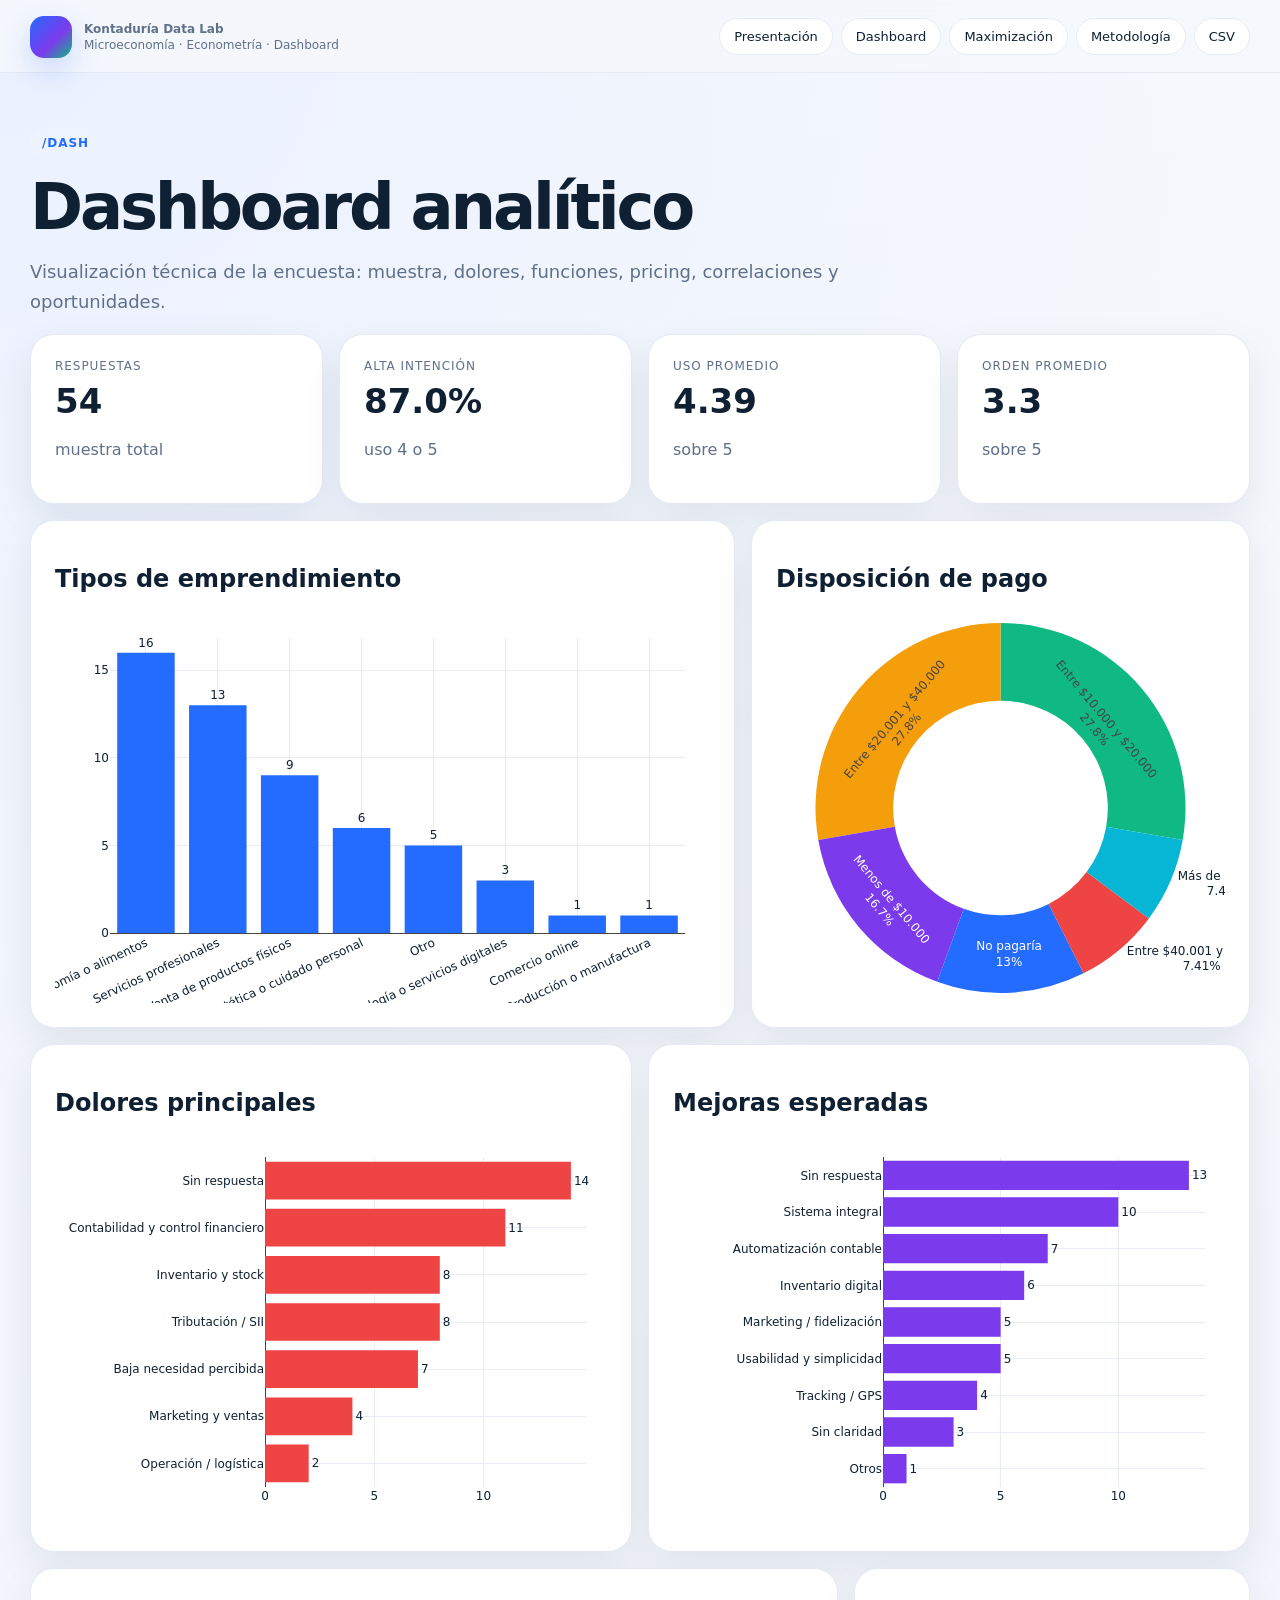
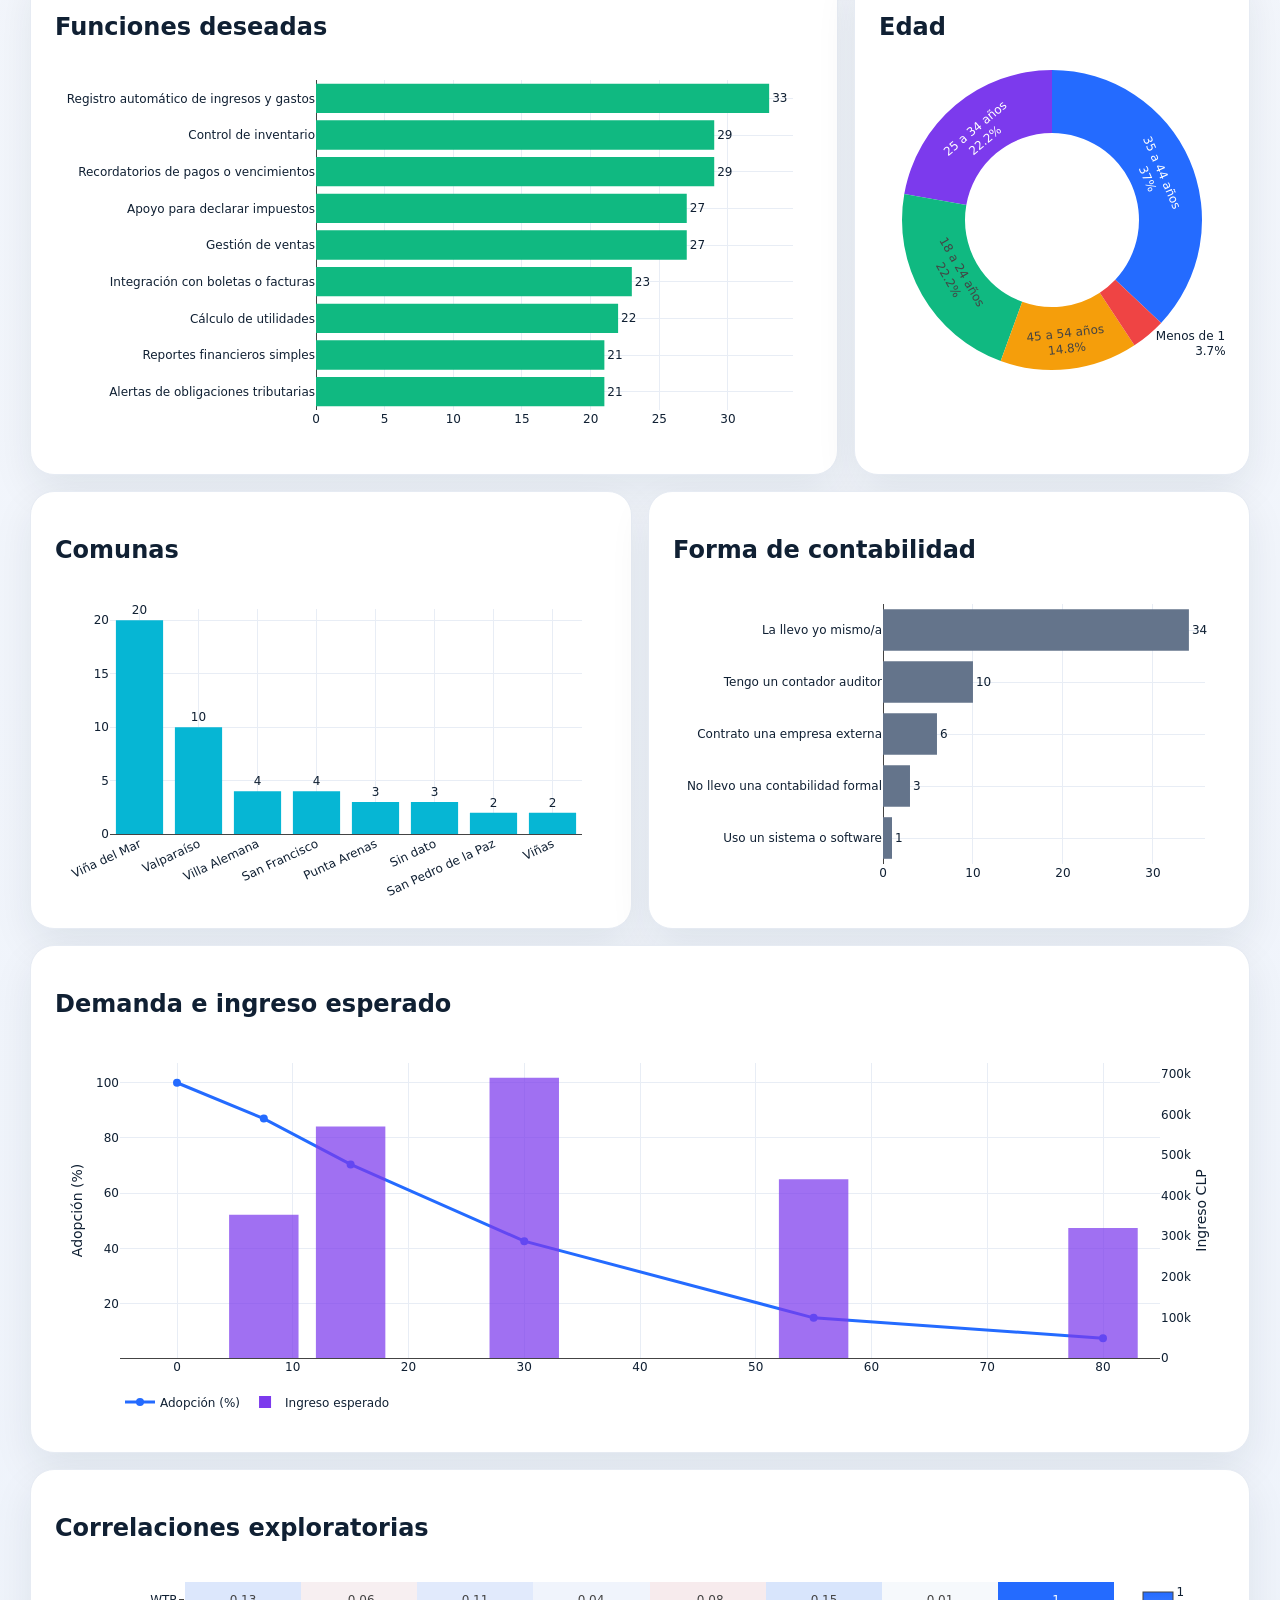
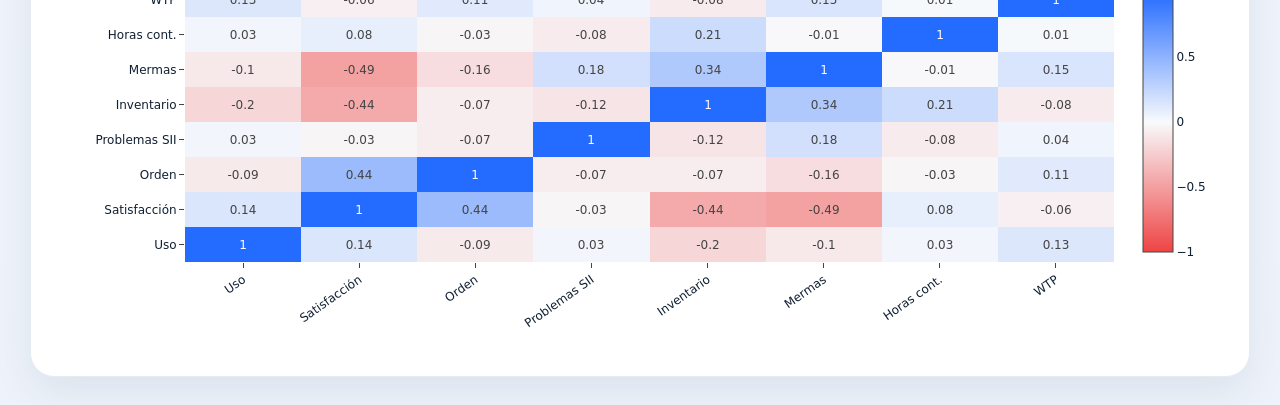
==== dash/index.html @ 49f65cd0 "Add files via upload" ====
<!doctype html><html lang="es"><head><title>Dashboard | Kontaduría</title><meta charset="utf-8"><meta name="viewport" content="width=device-width, initial-scale=1"><link rel="stylesheet" href="../assets/css/style.css"><script src="https://cdn.plot.ly/plotly-2.35.2.min.js"></script><script src="../assets/js/data.js"></script><script defer src="../assets/js/main.js"></script></head><body><header class="topbar"><div class="wrap nav"><a class="brand" href="../index.html"><span class="logo"></span><span><b>Kontaduría Data Lab</b><span>Microeconomía · Econometría · Dashboard</span></span></a><nav class="links"><a href="../presentacion/">Presentación</a><a href="../dash/">Dashboard</a><a href="../maximizacion/">Maximización</a><a href="../metodologia/">Metodología</a><a href="../data/respuestas-2026-05-28.csv">CSV</a></nav></div></header><main class="wrap hero"><span class="badge">/dash</span><h1>Dashboard analítico</h1><p class="lead">Visualización técnica de la encuesta: muestra, dolores, funciones, pricing, correlaciones y oportunidades.</p><section class="grid"><div class="card kpi span3"><div class="label">Respuestas</div><div class="value">54</div><p>muestra total</p></div><div class="card kpi span3"><div class="label">Alta intención</div><div class="value">87.0%</div><p>uso 4 o 5</p></div><div class="card kpi span3"><div class="label">Uso promedio</div><div class="value">4.39</div><p>sobre 5</p></div><div class="card kpi span3"><div class="label">Orden promedio</div><div class="value">3.3</div><p>sobre 5</p></div><div class="card span7"><h2>Tipos de emprendimiento</h2><div id="types" class="chart"></div></div><div class="card span5"><h2>Disposición de pago</h2><div id="prices" class="chart"></div></div><div class="card span6"><h2>Dolores principales</h2><div id="pain" class="chart"></div></div><div class="card span6"><h2>Mejoras esperadas</h2><div id="improv" class="chart"></div></div><div class="card span8"><h2>Funciones deseadas</h2><div id="funcs" class="chart"></div></div><div class="card span4"><h2>Edad</h2><div id="ages" class="chart sm"></div></div><div class="card span6"><h2>Comunas</h2><div id="comunas" class="chart sm"></div></div><div class="card span6"><h2>Forma de contabilidad</h2><div id="conta" class="chart sm"></div></div><div class="card span12"><h2>Demanda e ingreso esperado</h2><div id="revenue" class="chart"></div></div><div class="card span12"><h2>Correlaciones exploratorias</h2><div id="corr" class="chart"></div></div></section></main></body></html>
---- assets/css/style.css ----
:root{--bg:#f6f8fc;--card:#fff;--ink:#102033;--muted:#607089;--line:#e6ebf3;--blue:#246bff;--green:#10b981;--red:#ef4444;--violet:#7c3aed;--orange:#f59e0b;--shadow:0 16px 40px rgba(18,32,51,.08);--radius:24px}*{box-sizing:border-box}html{scroll-behavior:smooth}body{margin:0;background:radial-gradient(circle at 0% 0%,#eaf1ff,transparent 32%),linear-gradient(180deg,#f6f8fc,#eef3fb);color:var(--ink);font-family:Inter,ui-sans-serif,system-ui,-apple-system,Segoe UI,sans-serif}.wrap{width:min(1220px,calc(100vw - 32px));margin:0 auto}.topbar{position:sticky;top:0;z-index:10;background:rgba(246,248,252,.9);backdrop-filter:blur(14px);border-bottom:1px solid var(--line)}.nav{display:flex;justify-content:space-between;align-items:center;gap:16px;padding:14px 0}.brand{display:flex;align-items:center;gap:12px;text-decoration:none;color:var(--ink)}.logo{width:42px;height:42px;border-radius:14px;background:linear-gradient(135deg,var(--blue),var(--violet) 58%,var(--green));box-shadow:0 12px 30px rgba(36,107,255,.22)}.brand b{display:block}.brand span{display:block;font-size:12px;color:var(--muted);margin-top:2px}.links{display:flex;gap:8px;flex-wrap:wrap;justify-content:flex-end}.links a{background:#fff;color:var(--ink);text-decoration:none;border:1px solid var(--line);border-radius:999px;padding:10px 14px;font-size:13px}.links a:hover{border-color:#cad6ea;background:#fbfcff}.hero{padding:56px 0 28px}.badge{display:inline-flex;align-items:center;gap:8px;background:#edf3ff;color:var(--blue);border-radius:999px;padding:7px 12px;font-weight:800;font-size:12px;text-transform:uppercase;letter-spacing:.08em}.hero h1{font-size:clamp(36px,5vw,68px);line-height:1;margin:18px 0 14px;letter-spacing:-.05em}.hero p.lead{font-size:18px;max-width:78ch;color:var(--muted);line-height:1.65}.grid{display:grid;grid-template-columns:repeat(12,minmax(0,1fr));gap:16px}.card{background:var(--card);border:1px solid var(--line);border-radius:var(--radius);box-shadow:var(--shadow);padding:24px}.span12{grid-column:span 12}.span8{grid-column:span 8}.span7{grid-column:span 7}.span6{grid-column:span 6}.span5{grid-column:span 5}.span4{grid-column:span 4}.span3{grid-column:span 3}.kpi .label{font-size:12px;text-transform:uppercase;letter-spacing:.08em;color:var(--muted)}.kpi .value{font-size:34px;font-weight:900;margin:8px 0}.kpi p,.card p{color:var(--muted);line-height:1.6}.section{padding:22px 0 10px}.section h2{font-size:34px;margin:0 0 8px;letter-spacing:-.03em}.chart{height:390px}.chart.sm{height:320px}.btnrow{display:flex;gap:12px;flex-wrap:wrap;margin-top:22px}.btn{display:inline-block;border-radius:14px;padding:13px 17px;background:var(--ink);color:#fff;text-decoration:none;font-weight:800}.btn.alt{background:#fff;color:var(--ink);border:1px solid var(--line)}table{width:100%;border-collapse:collapse}th,td{border-bottom:1px solid var(--line);padding:11px;text-align:left;font-size:14px}th{color:var(--muted);font-weight:800;background:#fbfcff}.formula{font-family:ui-monospace,Consolas,monospace;background:#0f172a;color:#e2e8f0;border-radius:18px;padding:18px;margin:14px 0;overflow:auto}.pill{display:inline-block;border-radius:999px;padding:5px 9px;font-size:12px;font-weight:800}.pill.good{background:#ecfdf5;color:#047857}.pill.warn{background:#fffbeb;color:#b45309}.slide-shell{min-height:74vh}.slide{display:none}.slide.active{display:grid;grid-template-rows:auto 1fr auto;gap:18px}.slide h2{font-size:42px;line-height:1.05;margin:10px 0}.slide-grid{display:grid;grid-template-columns:1.08fr .92fr;gap:16px}.note{background:#f9fbff;border:1px solid var(--line);border-radius:18px;padding:18px}.speaker{border-top:1px solid var(--line);padding-top:12px;color:var(--muted);font-size:13px}.slide-controls{display:flex;gap:10px;justify-content:flex-end;margin-top:12px}button{border:1px solid var(--line);background:#fff;border-radius:12px;padding:11px 14px;cursor:pointer}.quote{border-left:4px solid var(--blue);background:#edf3ff;color:#274065;border-radius:12px;padding:12px 15px;margin-top:12px}ul{color:var(--muted);line-height:1.7}.footer{padding:36px 0 52px;color:var(--muted);font-size:13px}@media(max-width:960px){.span8,.span7,.span6,.span5,.span4,.span3{grid-column:span 12}.slide-grid{grid-template-columns:1fr}.nav{align-items:flex-start;flex-direction:column}.chart{height:330px}}@media(max-width:640px){.wrap{width:min(100vw - 20px,1220px)}.card{padding:18px}.hero{padding:36px 0 20px}.slide h2,.section h2{font-size:30px}.links a{padding:8px 10px}}
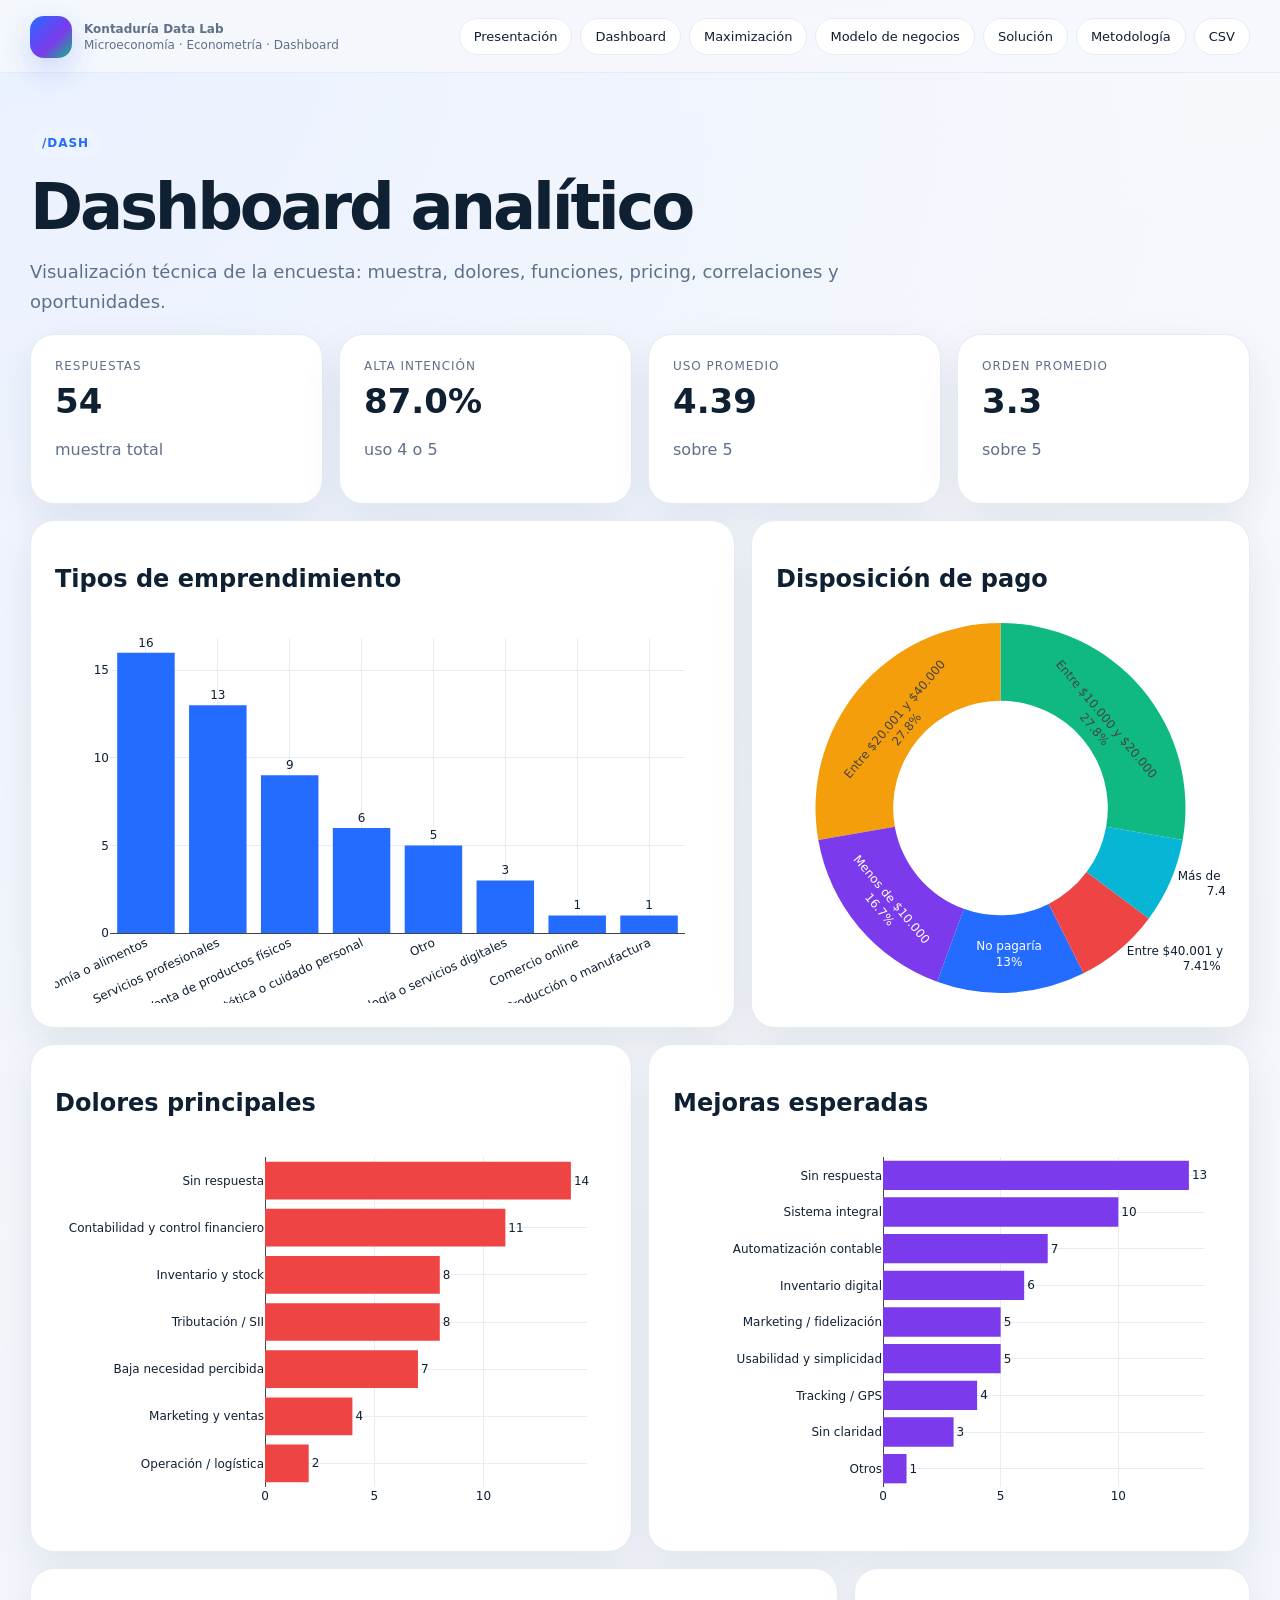
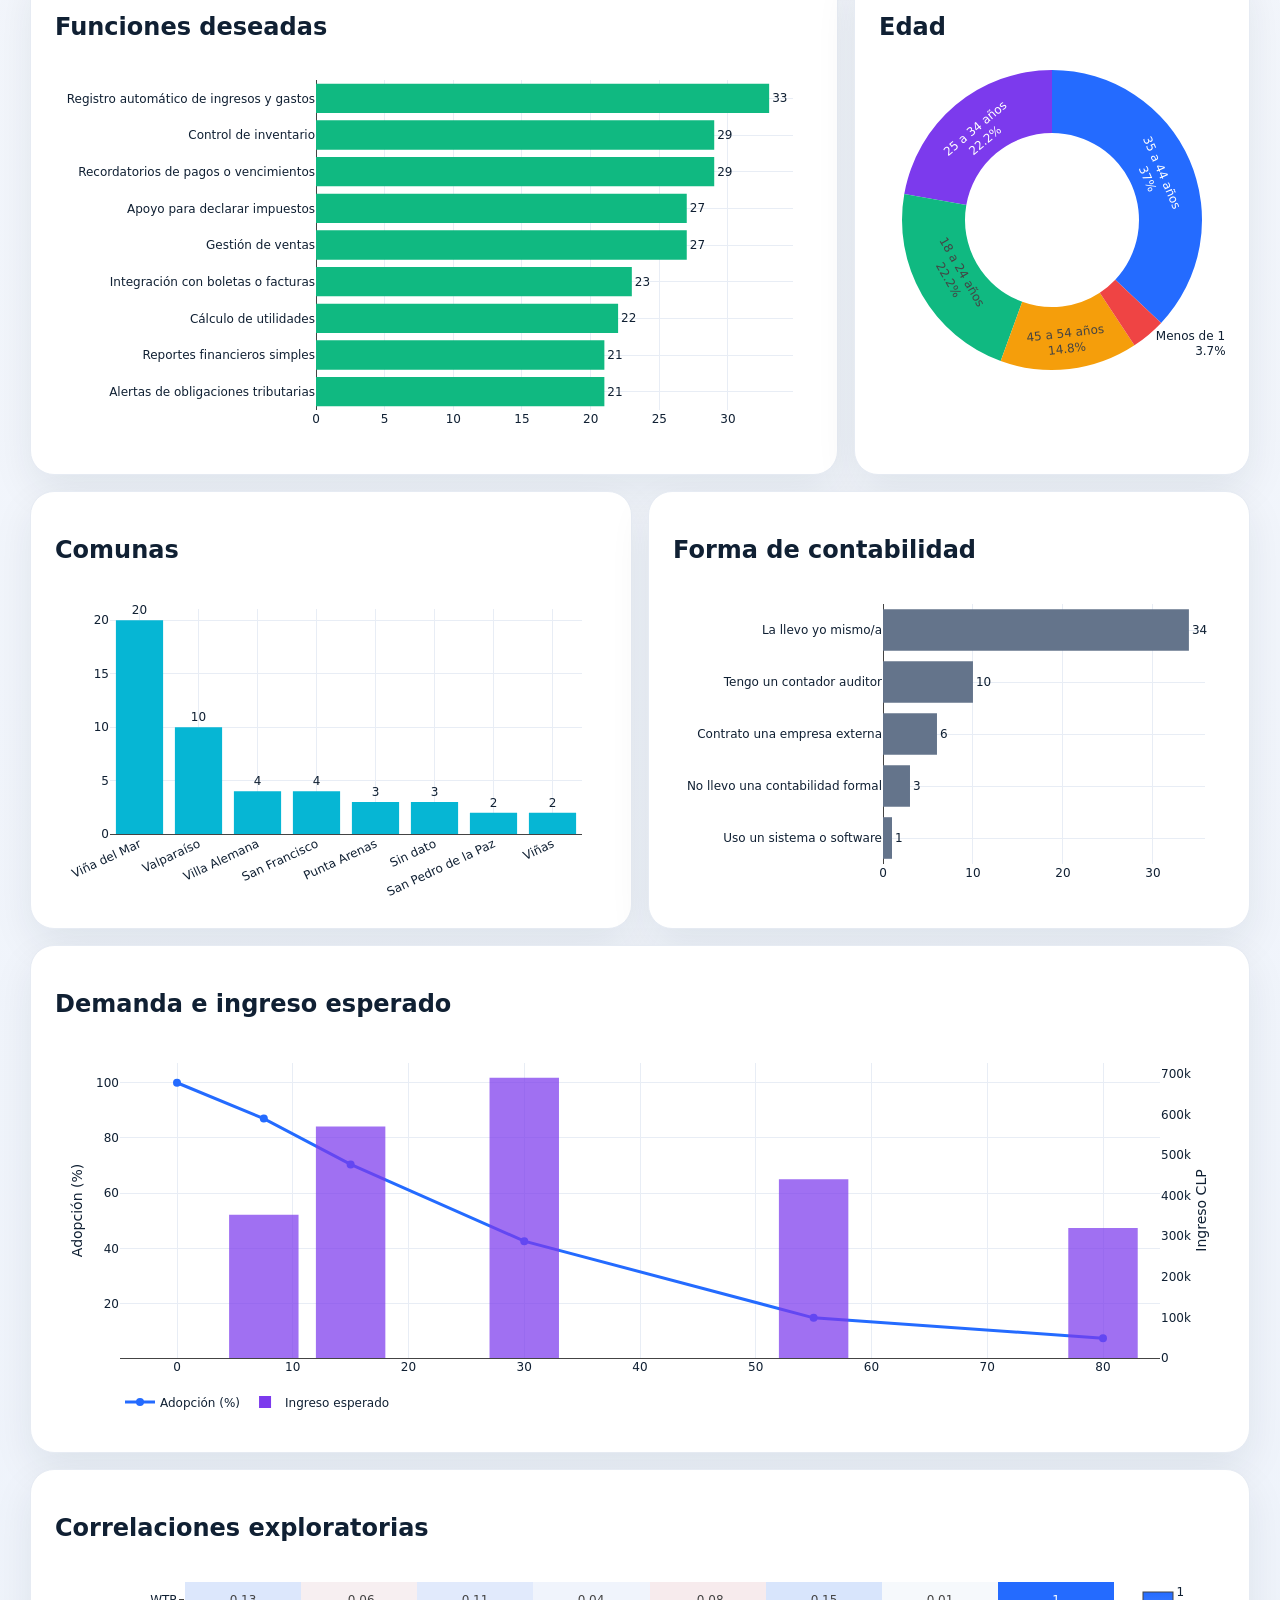
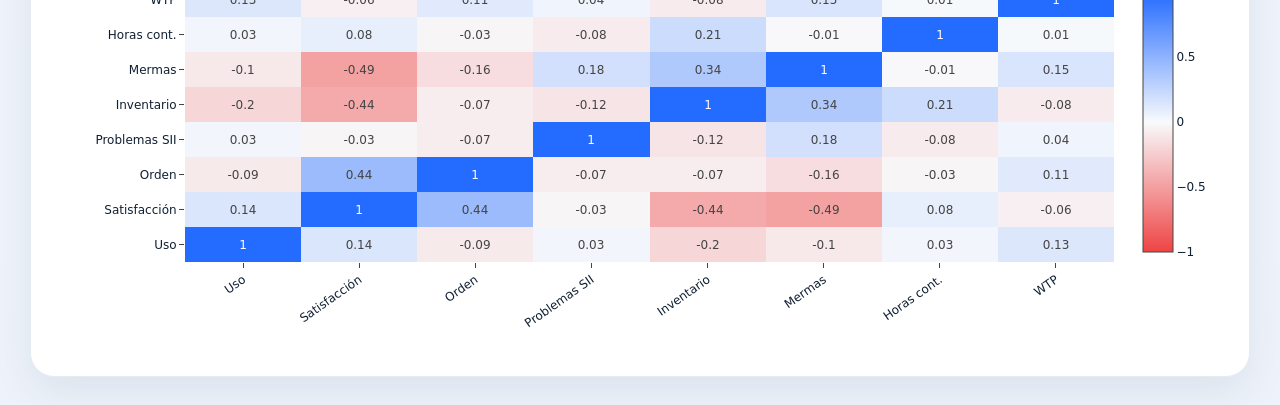
==== commit 12230978: "Add files via upload" ====
--- a/dash/index.html
+++ b/dash/index.html
@@ -1 +1 @@
-<!doctype html><html lang="es"><head><title>Dashboard | Kontaduría</title><meta charset="utf-8"><meta name="viewport" content="width=device-width, initial-scale=1"><link rel="stylesheet" href="../assets/css/style.css"><script src="https://cdn.plot.ly/plotly-2.35.2.min.js"></script><script src="../assets/js/data.js"></script><script defer src="../assets/js/main.js"></script></head><body><header class="topbar"><div class="wrap nav"><a class="brand" href="../index.html"><span class="logo"></span><span><b>Kontaduría Data Lab</b><span>Microeconomía · Econometría · Dashboard</span></span></a><nav class="links"><a href="../presentacion/">Presentación</a><a href="../dash/">Dashboard</a><a href="../maximizacion/">Maximización</a><a href="../metodologia/">Metodología</a><a href="../data/respuestas-2026-05-28.csv">CSV</a></nav></div></header><main class="wrap hero"><span class="badge">/dash</span><h1>Dashboard analítico</h1><p class="lead">Visualización técnica de la encuesta: muestra, dolores, funciones, pricing, correlaciones y oportunidades.</p><section class="grid"><div class="card kpi span3"><div class="label">Respuestas</div><div class="value">54</div><p>muestra total</p></div><div class="card kpi span3"><div class="label">Alta intención</div><div class="value">87.0%</div><p>uso 4 o 5</p></div><div class="card kpi span3"><div class="label">Uso promedio</div><div class="value">4.39</div><p>sobre 5</p></div><div class="card kpi span3"><div class="label">Orden promedio</div><div class="value">3.3</div><p>sobre 5</p></div><div class="card span7"><h2>Tipos de emprendimiento</h2><div id="types" class="chart"></div></div><div class="card span5"><h2>Disposición de pago</h2><div id="prices" class="chart"></div></div><div class="card span6"><h2>Dolores principales</h2><div id="pain" class="chart"></div></div><div class="card span6"><h2>Mejoras esperadas</h2><div id="improv" class="chart"></div></div><div class="card span8"><h2>Funciones deseadas</h2><div id="funcs" class="chart"></div></div><div class="card span4"><h2>Edad</h2><div id="ages" class="chart sm"></div></div><div class="card span6"><h2>Comunas</h2><div id="comunas" class="chart sm"></div></div><div class="card span6"><h2>Forma de contabilidad</h2><div id="conta" class="chart sm"></div></div><div class="card span12"><h2>Demanda e ingreso esperado</h2><div id="revenue" class="chart"></div></div><div class="card span12"><h2>Correlaciones exploratorias</h2><div id="corr" class="chart"></div></div></section></main></body></html>+<!doctype html><html lang="es"><head><title>Dashboard | Kontaduría</title><meta charset="utf-8"><meta name="viewport" content="width=device-width, initial-scale=1"><link rel="stylesheet" href="../assets/css/style.css"><script src="https://cdn.plot.ly/plotly-2.35.2.min.js"></script><script src="../assets/js/data.js"></script><script defer src="../assets/js/main.js"></script></head><body><header class="topbar"><div class="wrap nav"><a class="brand" href="../index.html"><span class="logo"></span><span><b>Kontaduría Data Lab</b><span>Microeconomía · Econometría · Dashboard</span></span></a><nav class="links"><a href="../presentacion/">Presentación</a><a href="../dash/">Dashboard</a><a href="../maximizacion/">Maximización</a><a href="../modelo-negocios/">Modelo de negocios</a><a href="../solucion/">Solución</a><a href="../metodologia/">Metodología</a><a href="../data/respuestas-2026-05-28.csv">CSV</a></nav></div></header><main class="wrap hero"><span class="badge">/dash</span><h1>Dashboard analítico</h1><p class="lead">Visualización técnica de la encuesta: muestra, dolores, funciones, pricing, correlaciones y oportunidades.</p><section class="grid"><div class="card kpi span3"><div class="label">Respuestas</div><div class="value">54</div><p>muestra total</p></div><div class="card kpi span3"><div class="label">Alta intención</div><div class="value">87.0%</div><p>uso 4 o 5</p></div><div class="card kpi span3"><div class="label">Uso promedio</div><div class="value">4.39</div><p>sobre 5</p></div><div class="card kpi span3"><div class="label">Orden promedio</div><div class="value">3.3</div><p>sobre 5</p></div><div class="card span7"><h2>Tipos de emprendimiento</h2><div id="types" class="chart"></div></div><div class="card span5"><h2>Disposición de pago</h2><div id="prices" class="chart"></div></div><div class="card span6"><h2>Dolores principales</h2><div id="pain" class="chart"></div></div><div class="card span6"><h2>Mejoras esperadas</h2><div id="improv" class="chart"></div></div><div class="card span8"><h2>Funciones deseadas</h2><div id="funcs" class="chart"></div></div><div class="card span4"><h2>Edad</h2><div id="ages" class="chart sm"></div></div><div class="card span6"><h2>Comunas</h2><div id="comunas" class="chart sm"></div></div><div class="card span6"><h2>Forma de contabilidad</h2><div id="conta" class="chart sm"></div></div><div class="card span12"><h2>Demanda e ingreso esperado</h2><div id="revenue" class="chart"></div></div><div class="card span12"><h2>Correlaciones exploratorias</h2><div id="corr" class="chart"></div></div></section></main></body></html>
